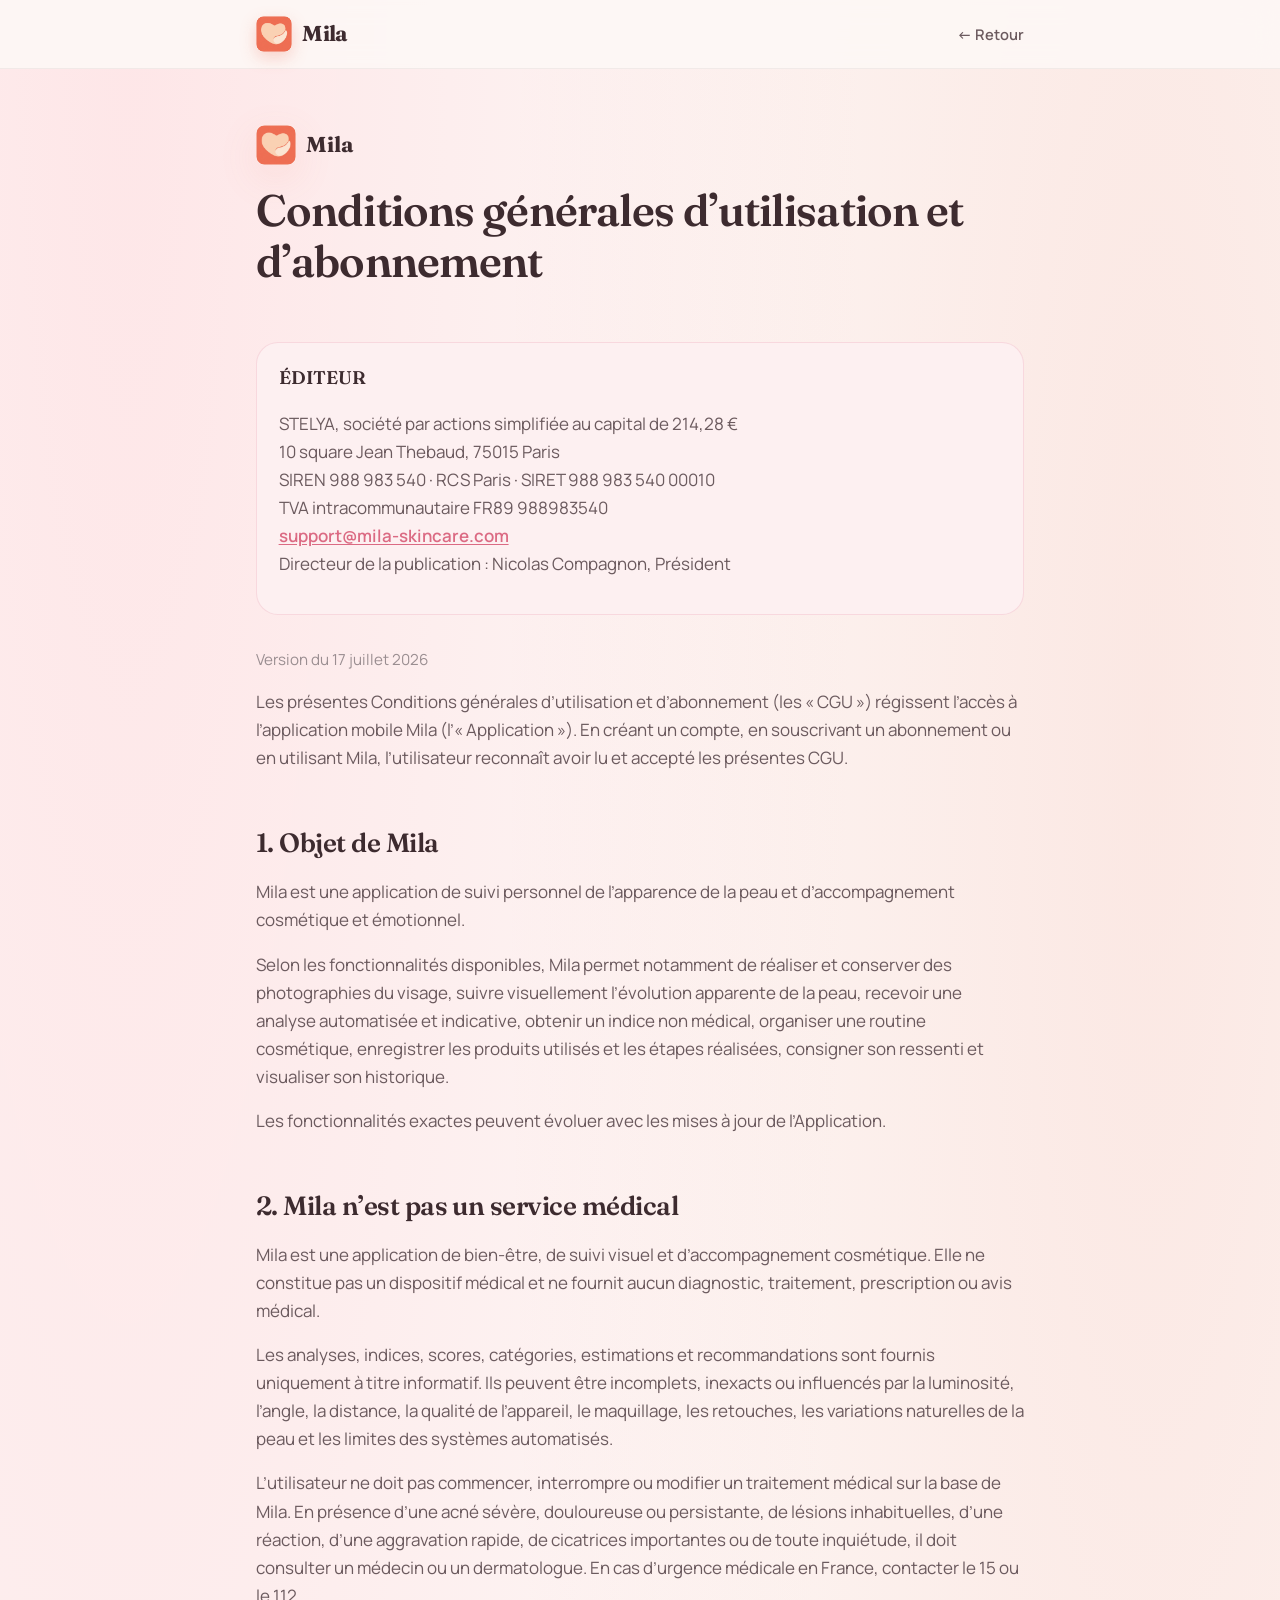
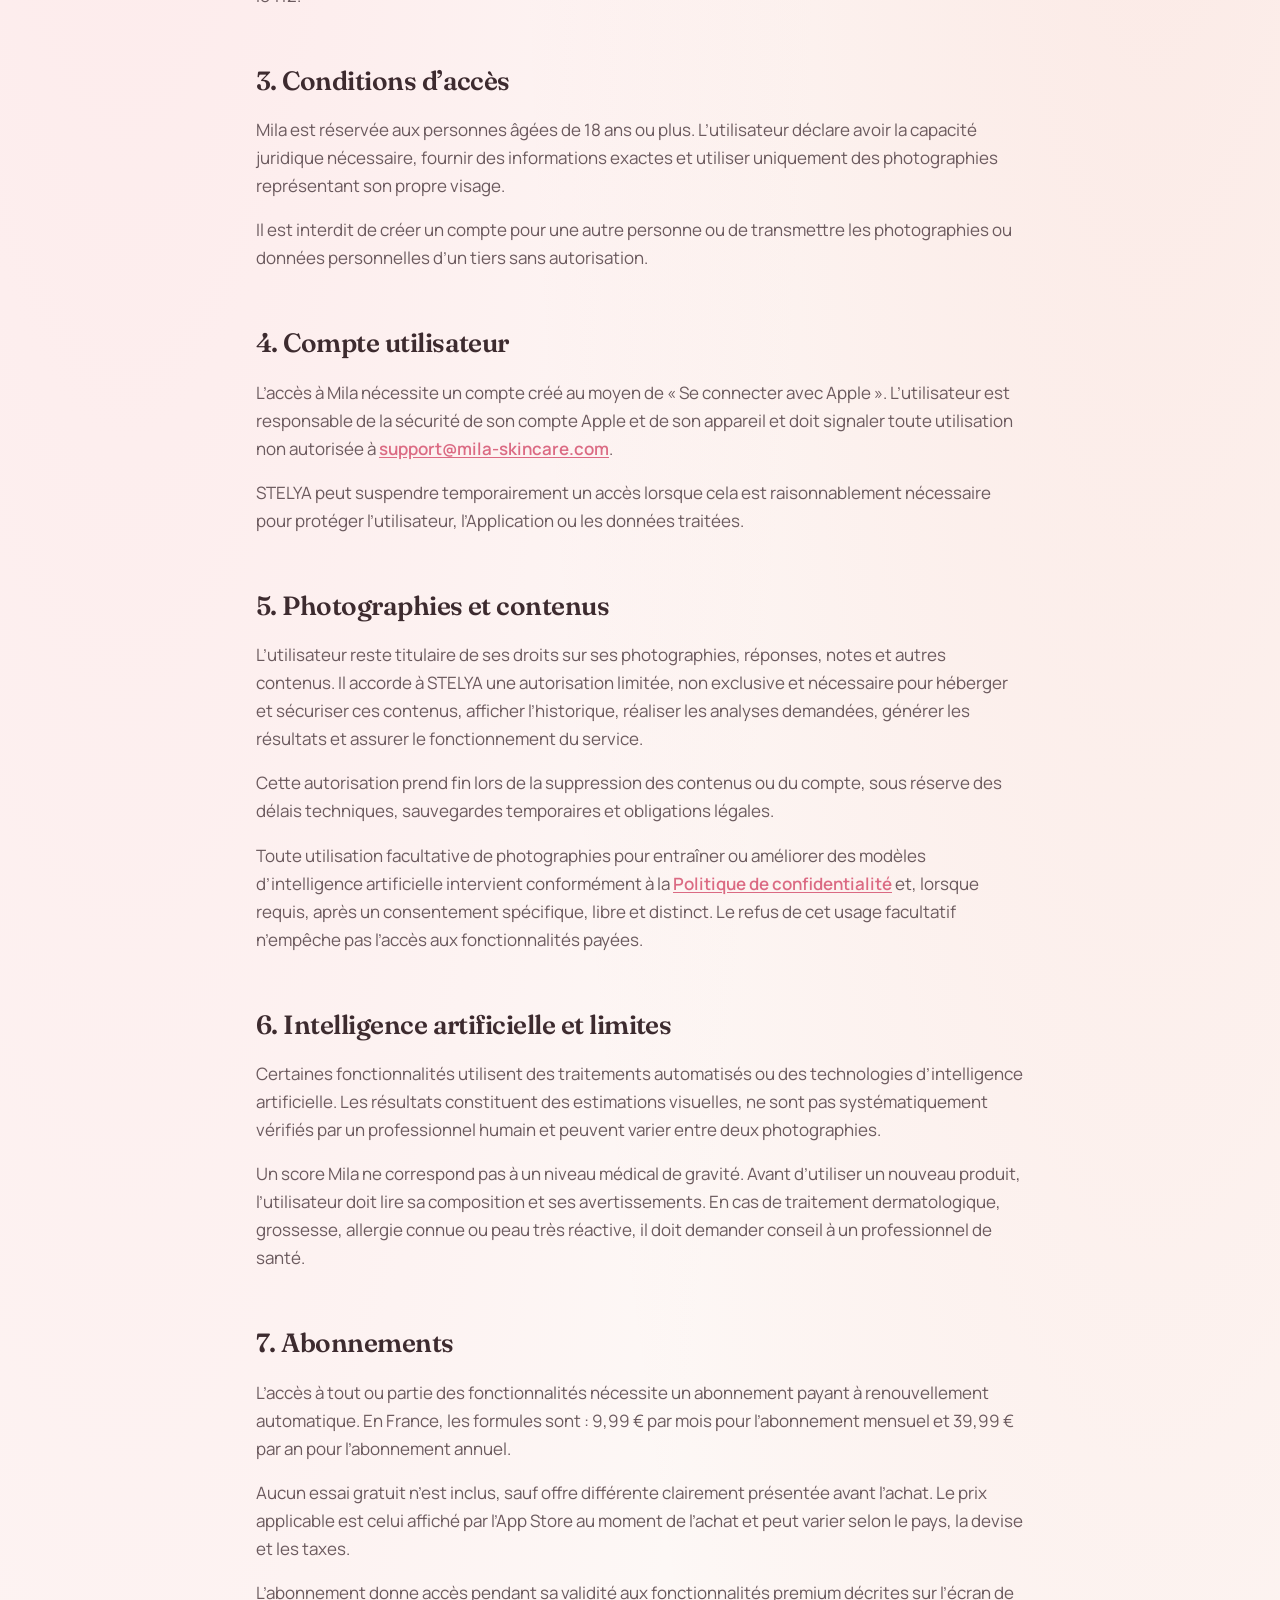
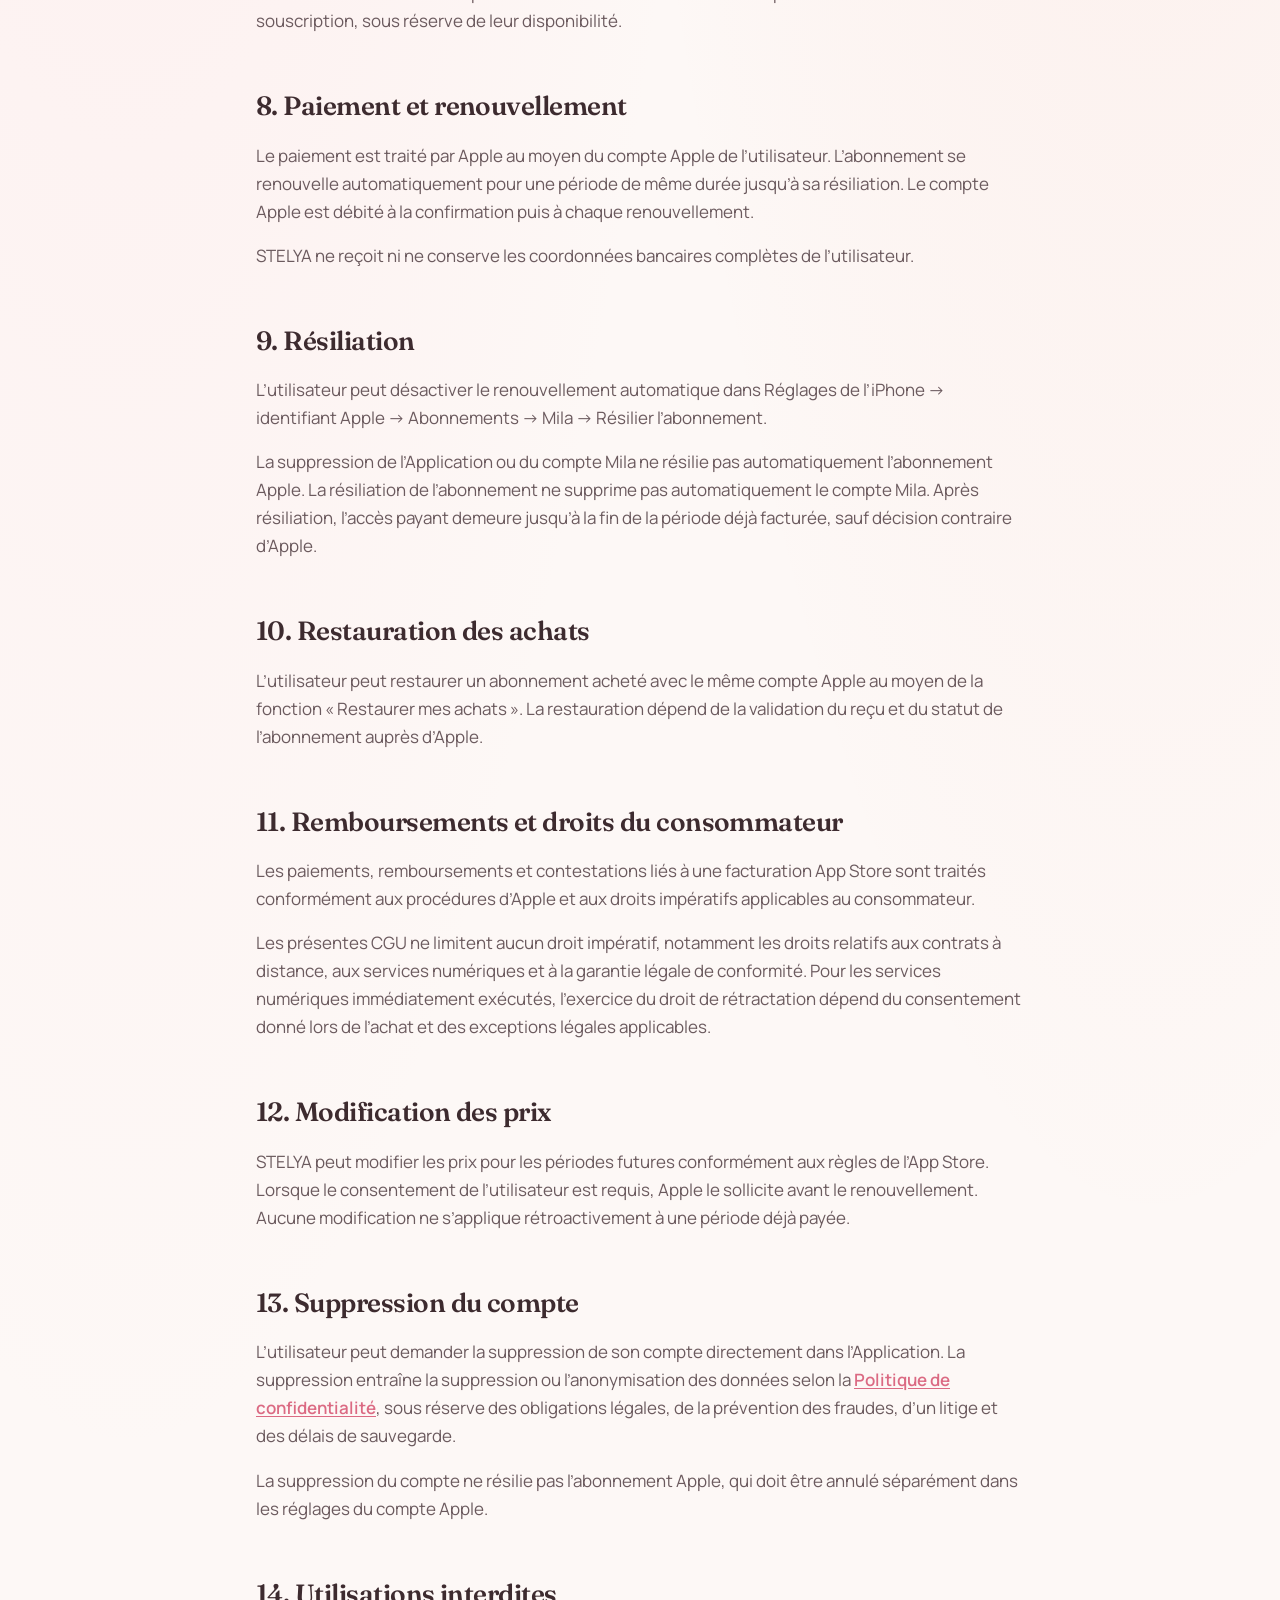
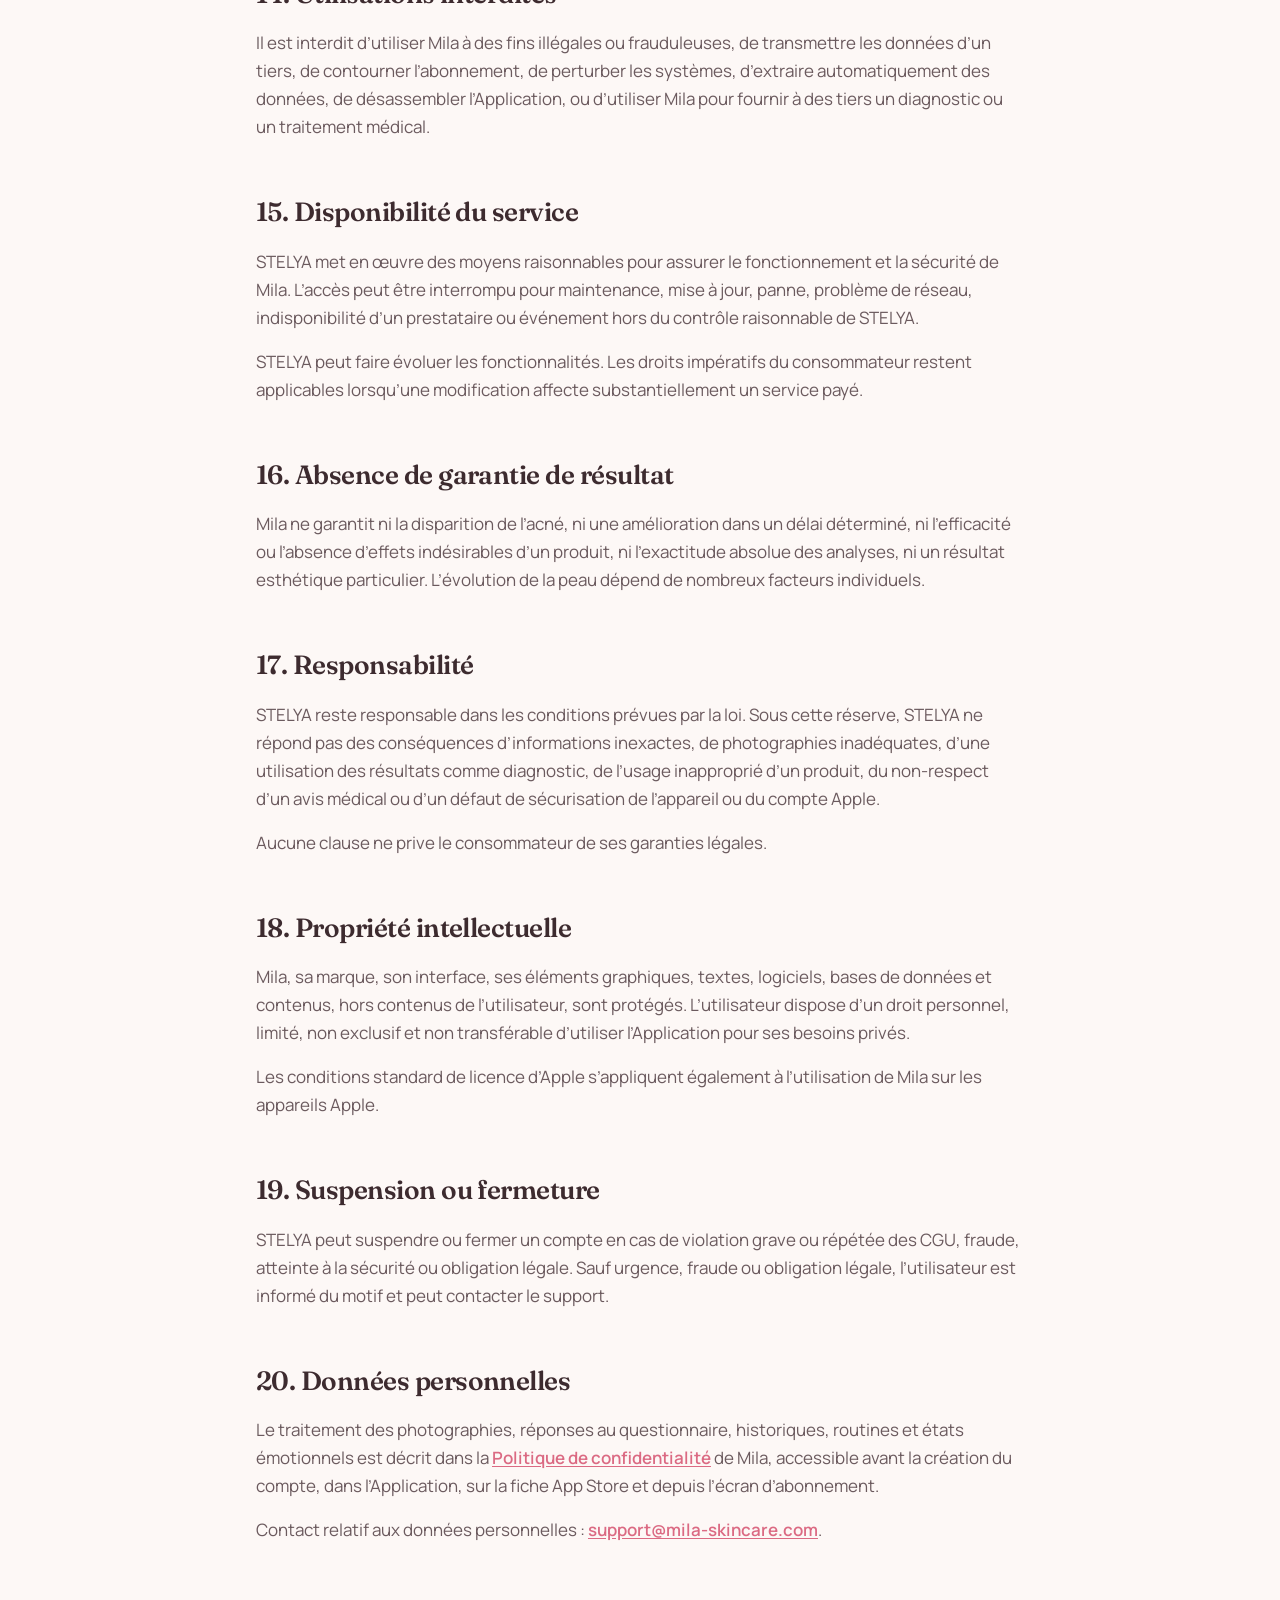
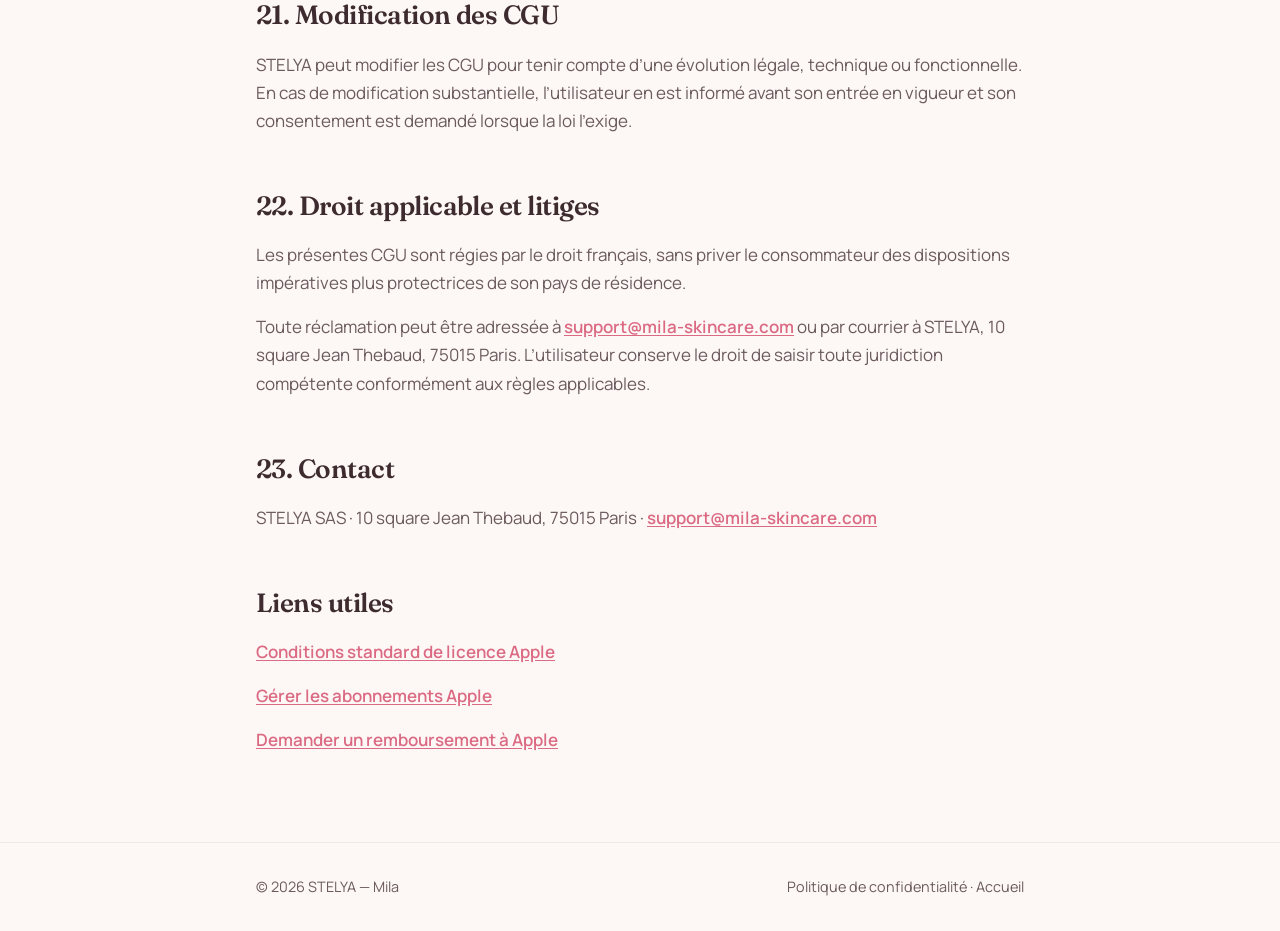
==== frontend/cgu.html @ 2c4b6f62 "Add Mila landing page with legal pages and Vercel config. Static marketing site ready for deployment" ====
<!DOCTYPE html>
<!--
  Mila terms of use (CGU) page.
  Hosts the full Conditions générales d’utilisation et d’abonnement.
-->
<html lang="fr">
  <head>
    <meta charset="UTF-8" />
    <meta name="viewport" content="width=device-width, initial-scale=1.0" />
    <meta
      name="description"
      content="Conditions générales d’utilisation et d’abonnement de l’application Mila (STELYA)."
    />
    <meta name="theme-color" content="#EE725B" />
    <title>Conditions générales d’utilisation — Mila</title>
    <link rel="icon" type="image/png" href="assets/images/logo-mila.png" />
    <link rel="preconnect" href="https://fonts.googleapis.com" />
    <link rel="preconnect" href="https://fonts.gstatic.com" crossorigin />
    <link
      href="https://fonts.googleapis.com/css2?family=Fraunces:opsz,wght@9..144,500;9..144,600;9..144,700&family=Manrope:wght@400;500;600;700&display=swap"
      rel="stylesheet"
    />
    <link rel="stylesheet" href="css/variables.css" />
    <link rel="stylesheet" href="css/base.css" />
    <link rel="stylesheet" href="css/legal.css" />
  </head>
  <body class="legal-page">
    <a class="skip-link" href="#cgu-content">Aller au contenu</a>

    <header class="legal-header">
      <div class="legal-header__inner">
        <a class="brand" href="index.html" aria-label="Mila — accueil">
          <img
            class="brand__mark"
            src="assets/images/logo-mila.png"
            width="36"
            height="36"
            alt=""
          />
          <span class="brand__name">Mila</span>
        </a>
        <a class="legal-header__back" href="index.html">← Retour</a>
      </div>
    </header>

    <main class="legal-main" id="cgu-content">
      <header class="legal-hero">
        <div class="legal-hero__brand">
          <img src="assets/images/logo-mila.png" width="40" height="40" alt="" />
          <span>Mila</span>
        </div>
        <h1>Conditions générales d’utilisation et d’abonnement</h1>
      </header>

      <article
        class="legal-article"
        data-legal-root
        data-legal-key="MILA_CGU"
      >
        <noscript>
          <p>
            Activez JavaScript pour afficher les CGU complètes, ou contactez
            <a href="mailto:support@mila-skincare.com">support@mila-skincare.com</a>.
          </p>
        </noscript>
      </article>
    </main>

    <footer class="legal-footer">
      <div class="legal-footer__inner">
        <p>© <span data-year></span> STELYA — Mila</p>
        <p>
          <a href="privacy.html">Politique de confidentialité</a>
          ·
          <a href="index.html">Accueil</a>
        </p>
      </div>
    </footer>

    <script src="js/cgu-data-1.js" defer></script>
    <script src="js/cgu-data-2.js" defer></script>
    <script src="js/cgu-data-3.js" defer></script>
    <script src="js/legal-render.js" defer></script>
    <script src="js/main.js" defer></script>
  </body>
</html>
---- frontend/css/variables.css ----
/*
  Design tokens extracted from Mila logo and app screens.
  Coral #EE725B (logo), blush pinks, warm cream surfaces, charcoal text.
*/

:root {
  /* Brand core — from logo */
  --color-coral: #ee725b;
  --color-coral-deep: #e45f4a;
  --color-peach: #fce0c9;
  --color-peach-soft: #fef1e5;

  /* App UI accents — from screens */
  --color-rose: #db6a83;
  --color-blush: #ffc5cd;
  --color-blush-soft: #fdf0f1;
  --color-pink-mist: #f8d7da;

  /* Surfaces */
  --color-cream: #fdf8f6;
  --color-cream-deep: #faf3f0;
  --color-surface: #ffffff;
  --color-ink: #3d2b2f;
  --color-ink-soft: #6b5a5e;
  --color-muted: #9a8e91;

  /* Gradients */
  --gradient-hero: linear-gradient(
    165deg,
    #fff9f6 0%,
    #fde8e2 38%,
    #f8d4ce 72%,
    #f4c4b8 100%
  );
  --gradient-cta: linear-gradient(180deg, #faf3f0 0%, #fceae9 55%, #f8d7da 100%);
  --gradient-gauge: linear-gradient(135deg, #ee725b 0%, #db6a83 100%);

  /* Typography */
  --font-display: "Fraunces", "Times New Roman", serif;
  --font-body: "Manrope", "Segoe UI", sans-serif;

  /* Spacing & radius */
  --space-xs: 0.5rem;
  --space-sm: 0.75rem;
  --space-md: 1.25rem;
  --space-lg: 2rem;
  --space-xl: 3.5rem;
  --space-2xl: 5.5rem;
  --radius-sm: 12px;
  --radius-md: 22px;
  --radius-lg: 32px;
  --radius-pill: 999px;
  --phone-radius: 36px;

  /* Elevation */
  --shadow-phone: 0 28px 60px rgba(61, 43, 47, 0.14);
  --shadow-soft: 0 12px 40px rgba(238, 114, 91, 0.12);

  /* Layout */
  --max-width: 1120px;
  --header-h: 4.25rem;
  --ease-out: cubic-bezier(0.22, 1, 0.36, 1);
  --duration: 0.55s;
}
---- frontend/css/base.css ----
/*
  Global resets, typography scale, and accessibility helpers for the Mila landing.
*/

*,
*::before,
*::after {
  box-sizing: border-box;
}

html {
  scroll-behavior: smooth;
}

@media (prefers-reduced-motion: reduce) {
  html {
    scroll-behavior: auto;
  }

  *,
  *::before,
  *::after {
    animation-duration: 0.01ms !important;
    animation-iteration-count: 1 !important;
    transition-duration: 0.01ms !important;
  }
}

body {
  margin: 0;
  min-height: 100vh;
  font-family: var(--font-body);
  font-size: 1.0625rem;
  line-height: 1.65;
  color: var(--color-ink);
  background: var(--color-cream);
  -webkit-font-smoothing: antialiased;
  text-rendering: optimizeLegibility;
}

img {
  max-width: 100%;
  height: auto;
  display: block;
}

a {
  color: inherit;
  text-decoration: none;
}

ul {
  margin: 0;
  padding: 0;
  list-style: none;
}

h1,
h2,
h3,
p {
  margin: 0;
}

h1,
h2,
h3 {
  font-family: var(--font-display);
  font-weight: 600;
  line-height: 1.15;
  letter-spacing: -0.02em;
  color: var(--color-ink);
}

h2 {
  font-size: clamp(2rem, 4vw, 2.75rem);
}

h3 {
  font-size: clamp(1.35rem, 2.4vw, 1.7rem);
}

p {
  color: var(--color-ink-soft);
}

.eyebrow {
  margin: 0 0 var(--space-sm);
  font-family: var(--font-body);
  font-size: 0.75rem;
  font-weight: 600;
  letter-spacing: 0.14em;
  text-transform: uppercase;
  color: var(--color-muted);
}

.visually-hidden {
  position: absolute;
  width: 1px;
  height: 1px;
  padding: 0;
  margin: -1px;
  overflow: hidden;
  clip: rect(0, 0, 0, 0);
  white-space: nowrap;
  border: 0;
}

.skip-link {
  position: absolute;
  left: var(--space-md);
  top: -100px;
  z-index: 1000;
  padding: 0.65rem 1rem;
  border-radius: var(--radius-pill);
  background: var(--color-ink);
  color: #fff;
  font-weight: 600;
}

.skip-link:focus {
  top: var(--space-md);
}

:focus-visible {
  outline: 2px solid var(--color-coral);
  outline-offset: 3px;
}
---- frontend/css/legal.css ----
/*
  Styles for Mila legal pages (privacy policy and similar long-form documents).
*/

.legal-page {
  min-height: 100vh;
  background:
    radial-gradient(ellipse at 10% 0%, rgba(255, 197, 205, 0.35), transparent 45%),
    radial-gradient(ellipse at 90% 10%, rgba(238, 114, 91, 0.12), transparent 40%),
    var(--color-cream);
}

.legal-header {
  position: sticky;
  top: 0;
  z-index: 20;
  backdrop-filter: blur(14px);
  background: rgba(253, 248, 246, 0.9);
  border-bottom: 1px solid rgba(61, 43, 47, 0.06);
}

.legal-header__inner {
  width: min(100% - 2.5rem, 48rem);
  margin-inline: auto;
  min-height: var(--header-h);
  display: flex;
  align-items: center;
  justify-content: space-between;
  gap: 1rem;
}

.legal-header .brand {
  display: inline-flex;
  align-items: center;
  gap: 0.65rem;
}

.legal-header .brand__mark {
  border-radius: 22%;
  box-shadow: 0 6px 16px rgba(238, 114, 91, 0.28);
}

.legal-header .brand__name {
  font-family: var(--font-display);
  font-size: 1.35rem;
  font-weight: 700;
  letter-spacing: -0.03em;
}

.legal-header__back {
  font-size: 0.92rem;
  font-weight: 600;
  color: var(--color-ink-soft);
}

.legal-header__back:hover {
  color: var(--color-rose);
}

.legal-main {
  width: min(100% - 2.5rem, 48rem);
  margin: var(--space-xl) auto var(--space-2xl);
}

.legal-hero {
  margin-bottom: var(--space-xl);
}

.legal-hero__brand {
  display: inline-flex;
  align-items: center;
  gap: 0.65rem;
  margin-bottom: var(--space-md);
}

.legal-hero__brand img {
  width: 2.5rem;
  height: 2.5rem;
  border-radius: 22%;
  box-shadow: var(--shadow-soft);
}

.legal-hero__brand span {
  font-family: var(--font-display);
  font-size: 1.35rem;
  font-weight: 700;
}

.legal-hero h1 {
  font-size: clamp(2rem, 5vw, 2.75rem);
  margin-bottom: 0.5rem;
}

.legal__meta {
  color: var(--color-muted);
  font-size: 0.95rem;
}

.legal__callout {
  margin: var(--space-lg) 0;
  padding: 1.25rem 1.35rem;
  border-radius: var(--radius-md);
  background: var(--color-blush-soft);
  border: 1px solid rgba(219, 106, 131, 0.18);
}

.legal__callout-title {
  font-family: var(--font-display);
  font-size: 1.15rem;
  font-weight: 600;
  color: var(--color-ink);
  margin-bottom: 0.45rem;
}

.legal-article h2 {
  margin: var(--space-xl) 0 var(--space-md);
  font-size: clamp(1.35rem, 2.5vw, 1.65rem);
}

.legal-article h3 {
  margin: var(--space-lg) 0 var(--space-sm);
  font-size: 1.1rem;
  font-family: var(--font-body);
  font-weight: 700;
}

.legal-article p {
  margin: 0 0 1rem;
}

.legal-article ul,
.legal-article ol {
  margin: 0 0 1.15rem;
  padding-left: 1.2rem;
  color: var(--color-ink-soft);
}

.legal-article li {
  margin-bottom: 0.45rem;
}

.legal-article a {
  color: var(--color-rose);
  font-weight: 600;
  text-decoration: underline;
  text-underline-offset: 2px;
}

.legal__table-wrap {
  overflow-x: auto;
  margin: 0 0 1.25rem;
  border-radius: var(--radius-md);
  border: 1px solid rgba(61, 43, 47, 0.08);
  background: var(--color-surface);
}

.legal__table {
  width: 100%;
  border-collapse: collapse;
  font-size: 0.92rem;
}

.legal__table th,
.legal__table td {
  padding: 0.85rem 1rem;
  text-align: left;
  vertical-align: top;
  border-bottom: 1px solid rgba(61, 43, 47, 0.06);
}

.legal__table th {
  background: var(--color-blush-soft);
  color: var(--color-ink);
  font-weight: 700;
}

.legal__table tr:last-child td {
  border-bottom: 0;
}

.legal-footer {
  border-top: 1px solid rgba(61, 43, 47, 0.08);
  padding: var(--space-lg) 0;
}

.legal-footer__inner {
  width: min(100% - 2.5rem, 48rem);
  margin-inline: auto;
  display: flex;
  flex-wrap: wrap;
  gap: 0.75rem 1.5rem;
  justify-content: space-between;
  color: var(--color-muted);
  font-size: 0.9rem;
}
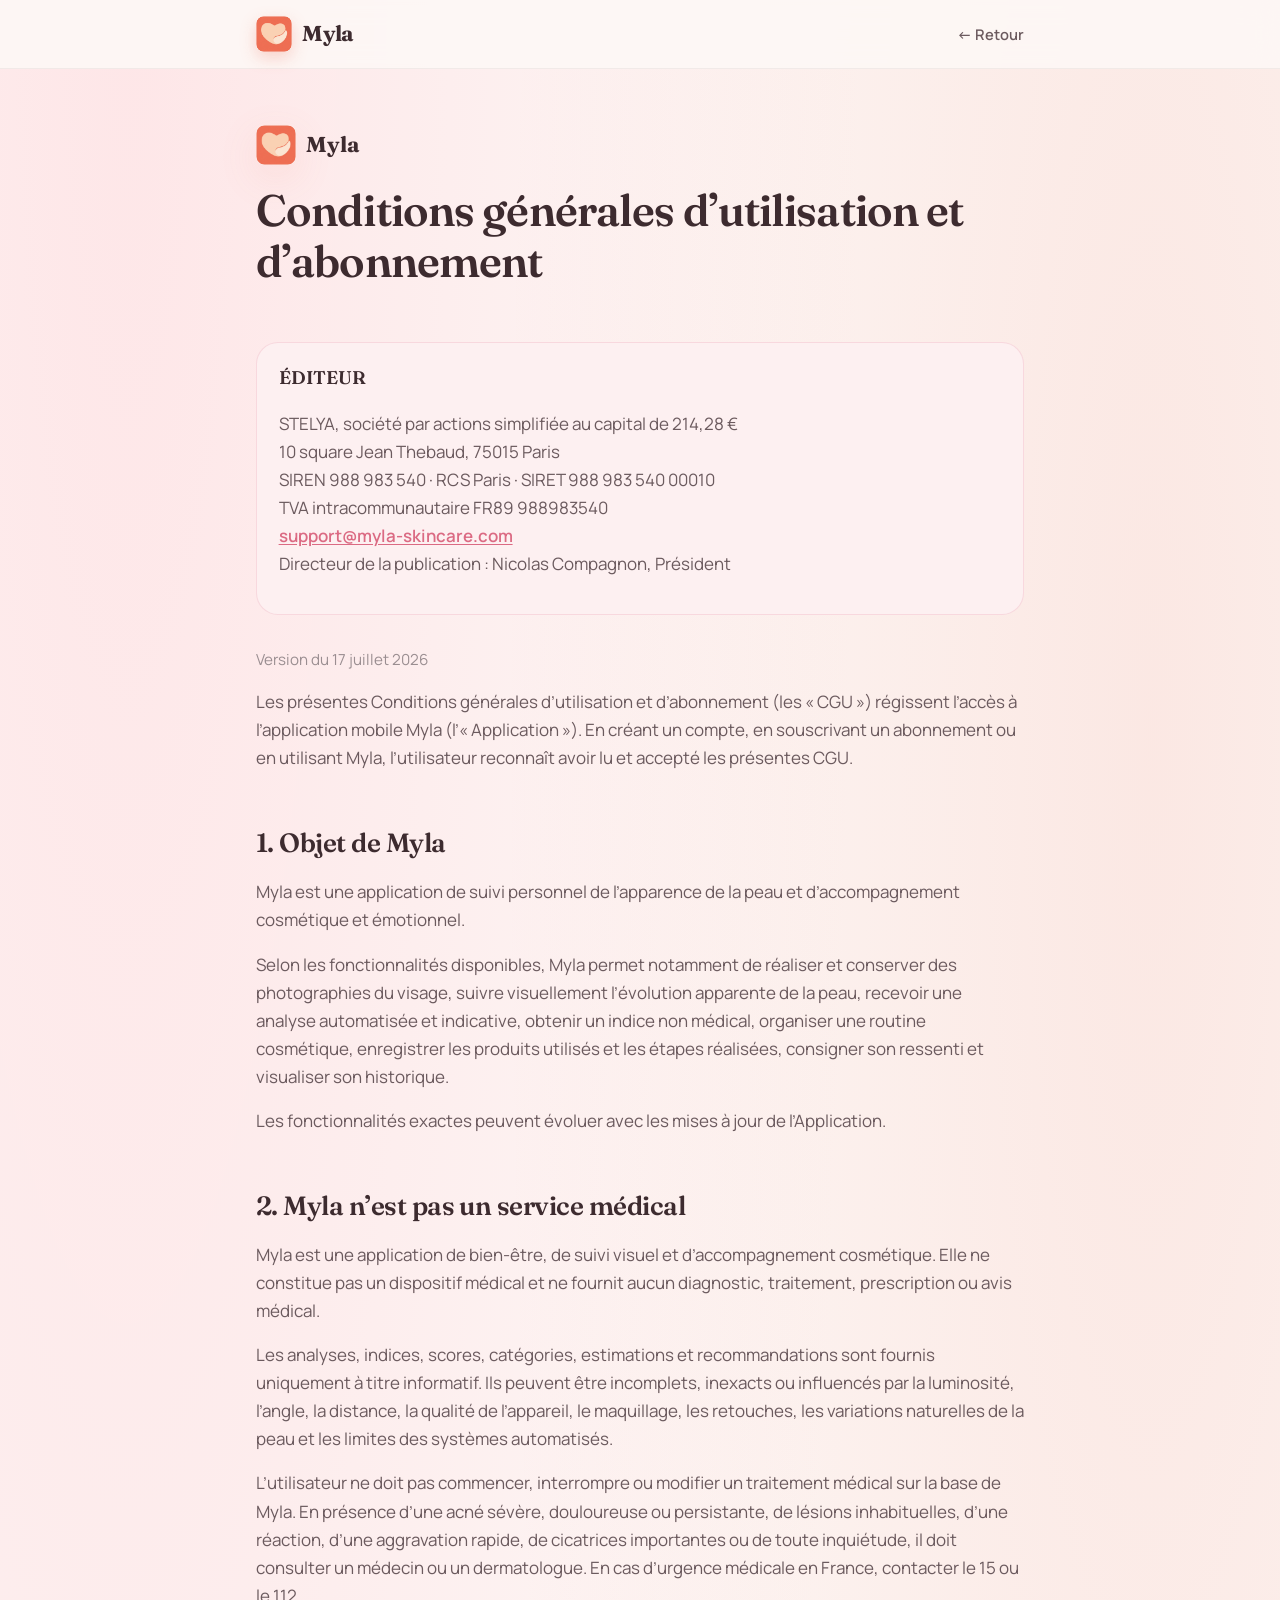
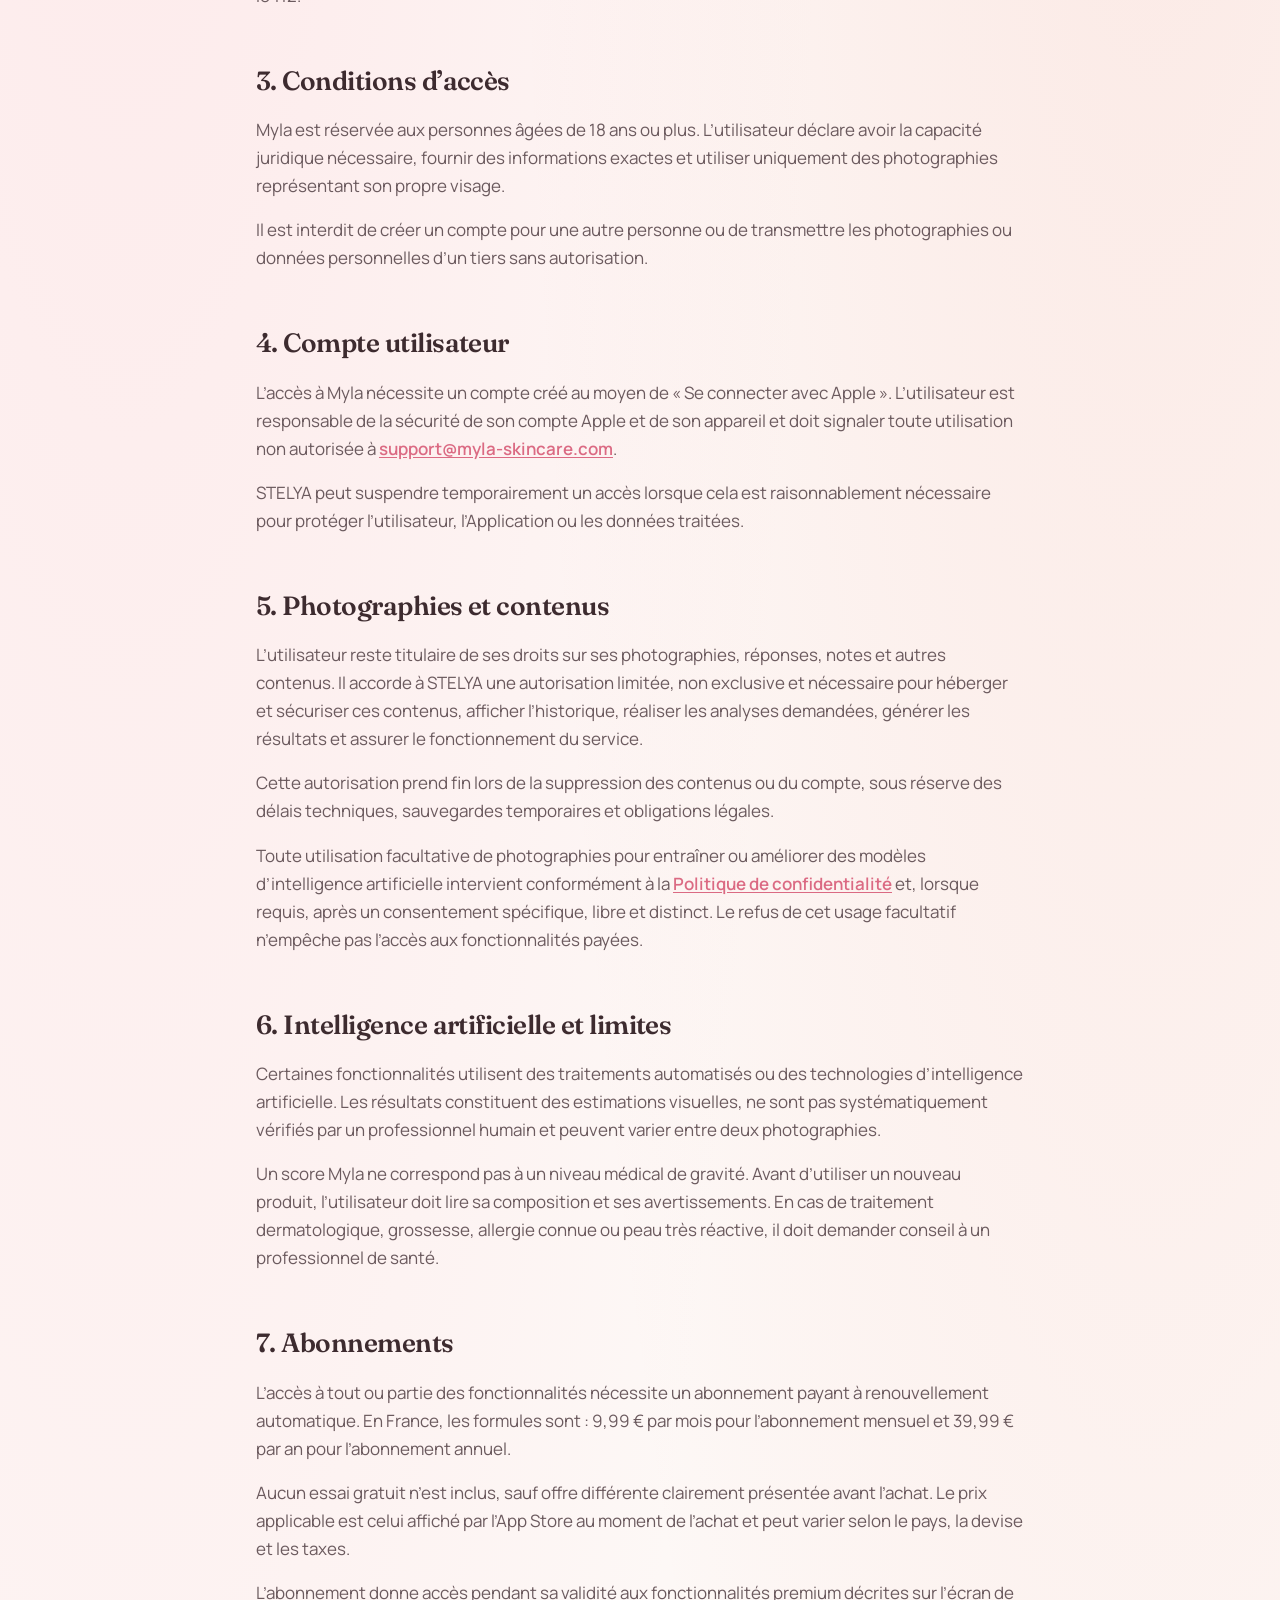
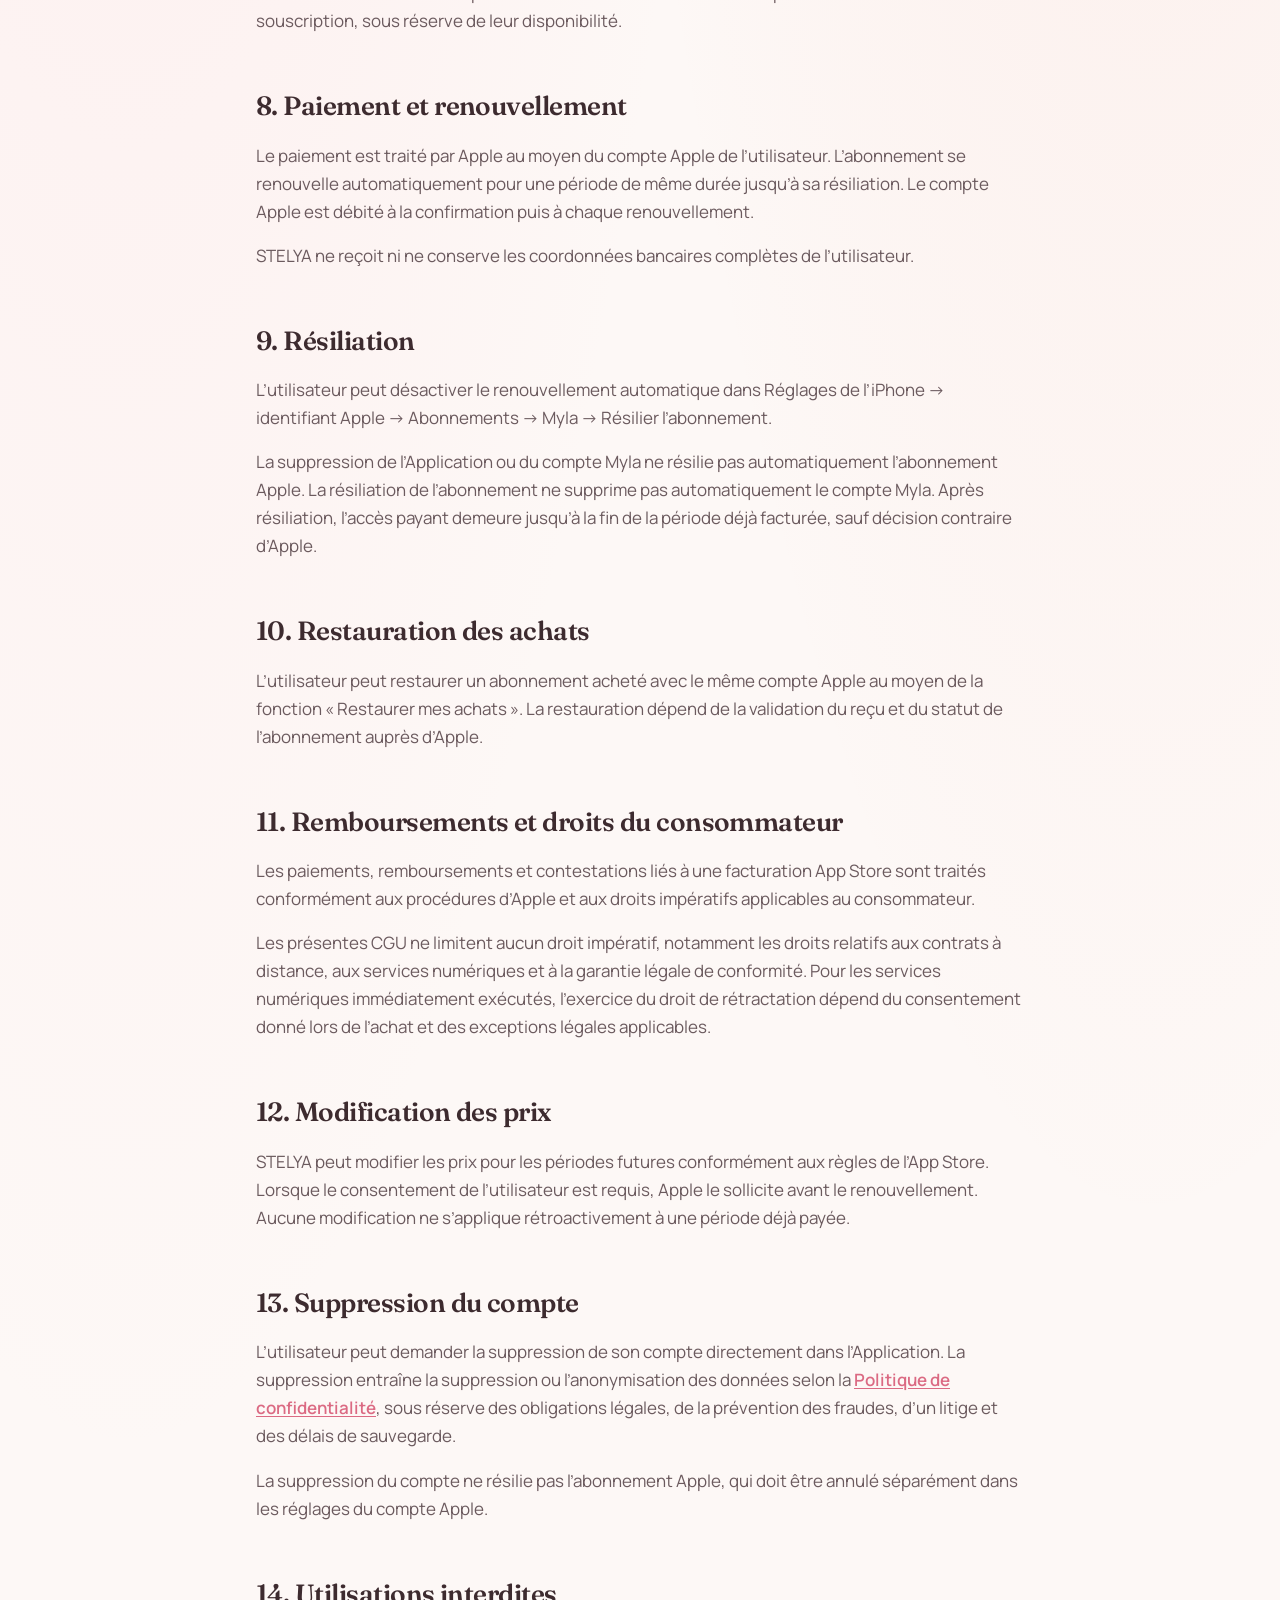
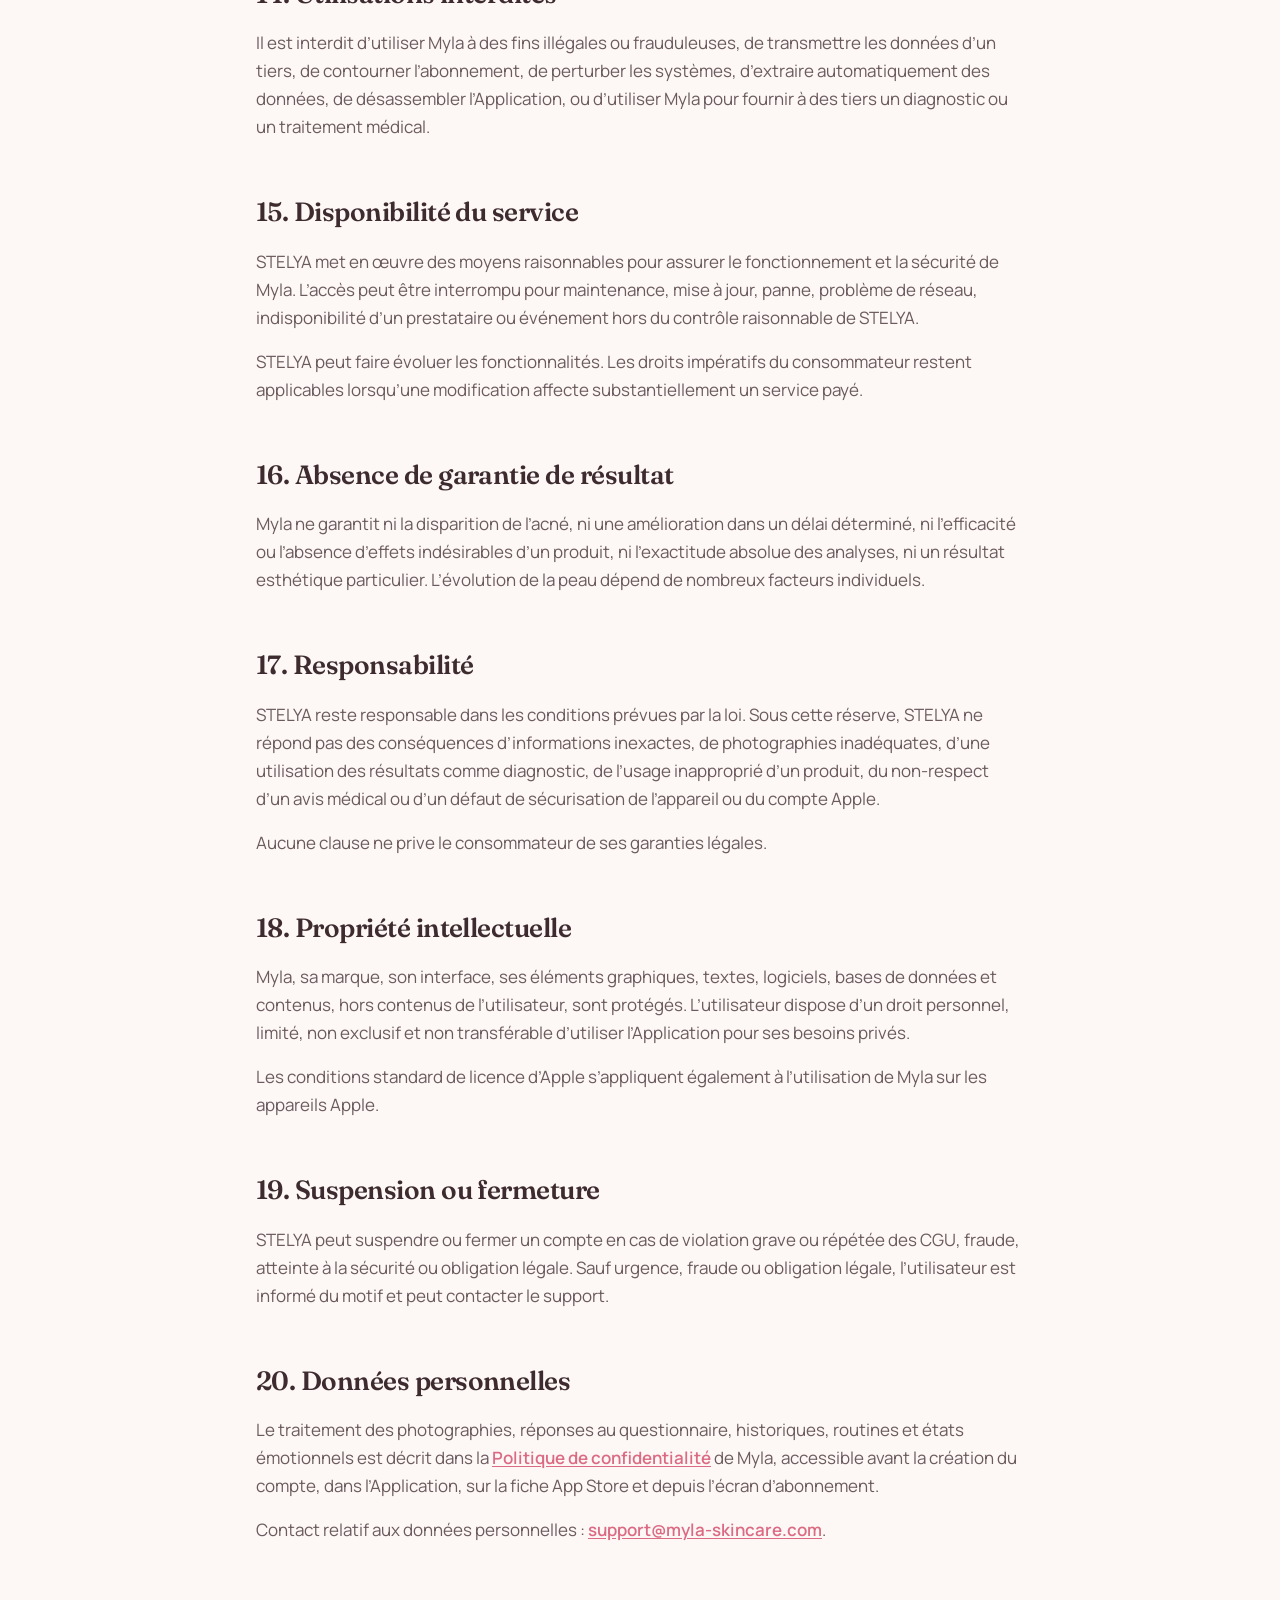
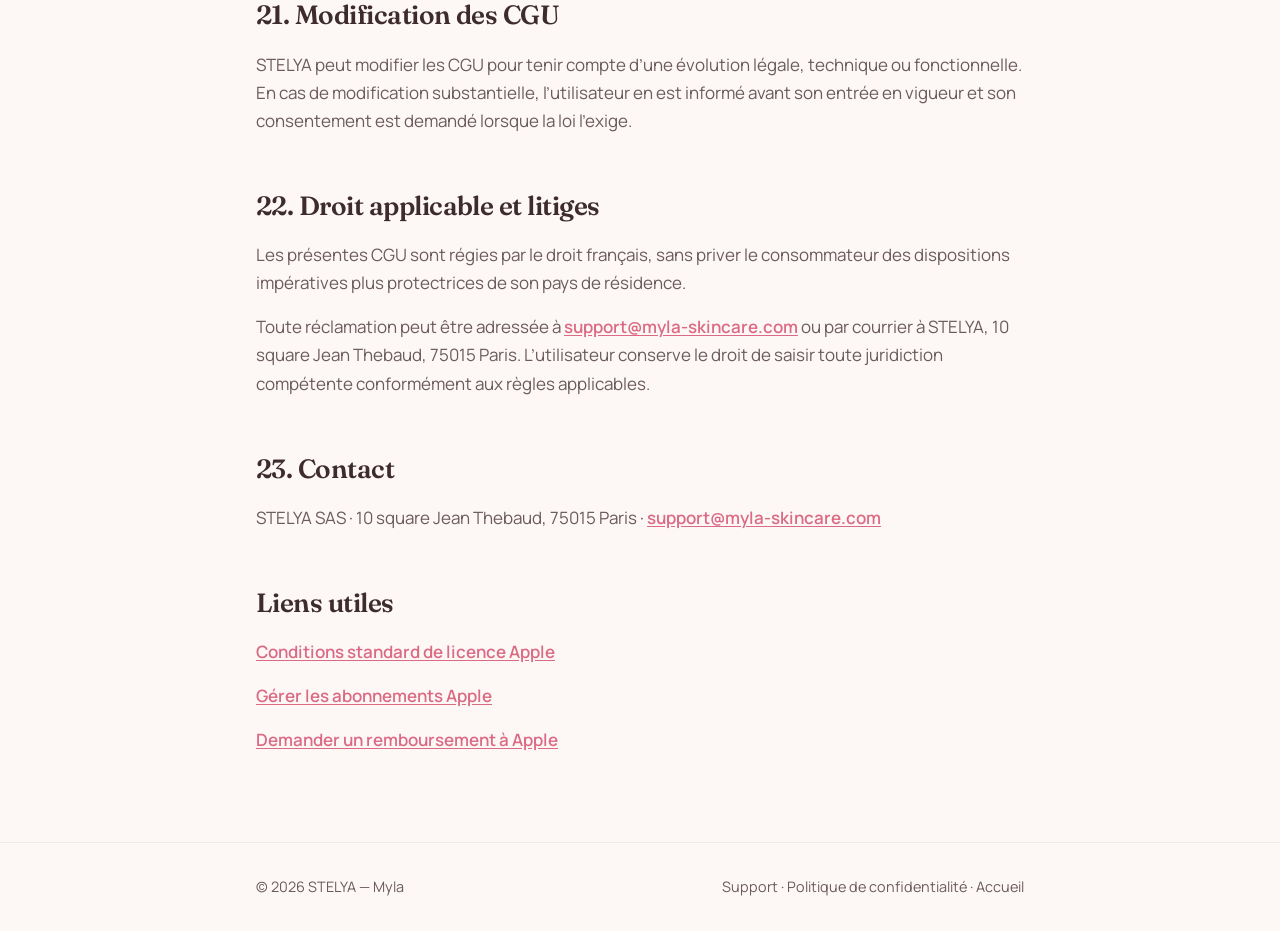
==== commit a911e74b: "Rename brand from Mila to Myla across the site. Update landing, legal pages, support, assets, and co" ====
--- a/frontend/cgu.html
+++ b/frontend/cgu.html
@@ -1,6 +1,6 @@
 <!DOCTYPE html>
 <!--
-  Mila terms of use (CGU) page.
+  Myla terms of use (CGU) page.
   Hosts the full Conditions générales d’utilisation et d’abonnement.
 -->
 <html lang="fr">
@@ -9,11 +9,11 @@
     <meta name="viewport" content="width=device-width, initial-scale=1.0" />
     <meta
       name="description"
-      content="Conditions générales d’utilisation et d’abonnement de l’application Mila (STELYA)."
+      content="Conditions générales d’utilisation et d’abonnement de l’application Myla (STELYA)."
     />
     <meta name="theme-color" content="#EE725B" />
-    <title>Conditions générales d’utilisation — Mila</title>
-    <link rel="icon" type="image/png" href="assets/images/logo-mila.png" />
+    <title>Conditions générales d’utilisation — Myla</title>
+    <link rel="icon" type="image/png" href="assets/images/logo-myla.png" />
     <link rel="preconnect" href="https://fonts.googleapis.com" />
     <link rel="preconnect" href="https://fonts.gstatic.com" crossorigin />
     <link
@@ -29,15 +29,15 @@
 
     <header class="legal-header">
       <div class="legal-header__inner">
-        <a class="brand" href="index.html" aria-label="Mila — accueil">
+        <a class="brand" href="index.html" aria-label="Myla — accueil">
           <img
             class="brand__mark"
-            src="assets/images/logo-mila.png"
+            src="assets/images/logo-myla.png"
             width="36"
             height="36"
             alt=""
           />
-          <span class="brand__name">Mila</span>
+          <span class="brand__name">Myla</span>
         </a>
         <a class="legal-header__back" href="index.html">← Retour</a>
       </div>
@@ -46,8 +46,8 @@
     <main class="legal-main" id="cgu-content">
       <header class="legal-hero">
         <div class="legal-hero__brand">
-          <img src="assets/images/logo-mila.png" width="40" height="40" alt="" />
-          <span>Mila</span>
+          <img src="assets/images/logo-myla.png" width="40" height="40" alt="" />
+          <span>Myla</span>
         </div>
         <h1>Conditions générales d’utilisation et d’abonnement</h1>
       </header>
@@ -55,12 +55,12 @@
       <article
         class="legal-article"
         data-legal-root
-        data-legal-key="MILA_CGU"
+        data-legal-key="MYLA_CGU"
       >
         <noscript>
           <p>
             Activez JavaScript pour afficher les CGU complètes, ou contactez
-            <a href="mailto:support@mila-skincare.com">support@mila-skincare.com</a>.
+            <a href="mailto:support@myla-skincare.com">support@myla-skincare.com</a>.
           </p>
         </noscript>
       </article>
@@ -68,8 +68,10 @@
 
     <footer class="legal-footer">
       <div class="legal-footer__inner">
-        <p>© <span data-year></span> STELYA — Mila</p>
+        <p>© <span data-year></span> STELYA — Myla</p>
         <p>
+          <a href="support.html">Support</a>
+          ·
           <a href="privacy.html">Politique de confidentialité</a>
           ·
           <a href="index.html">Accueil</a>
--- a/frontend/css/variables.css
+++ b/frontend/css/variables.css
@@ -1,5 +1,5 @@
 /*
-  Design tokens extracted from Mila logo and app screens.
+  Design tokens extracted from Myla logo and app screens.
   Coral #EE725B (logo), blush pinks, warm cream surfaces, charcoal text.
 */
 
--- a/frontend/css/base.css
+++ b/frontend/css/base.css
@@ -1,5 +1,5 @@
 /*
-  Global resets, typography scale, and accessibility helpers for the Mila landing.
+  Global resets, typography scale, and accessibility helpers for the Myla landing.
 */
 
 *,
--- a/frontend/css/legal.css
+++ b/frontend/css/legal.css
@@ -1,5 +1,5 @@
 /*
-  Styles for Mila legal pages (privacy policy and similar long-form documents).
+  Styles for Myla legal pages (privacy policy and simylar long-form documents).
 */
 
 .legal-page {
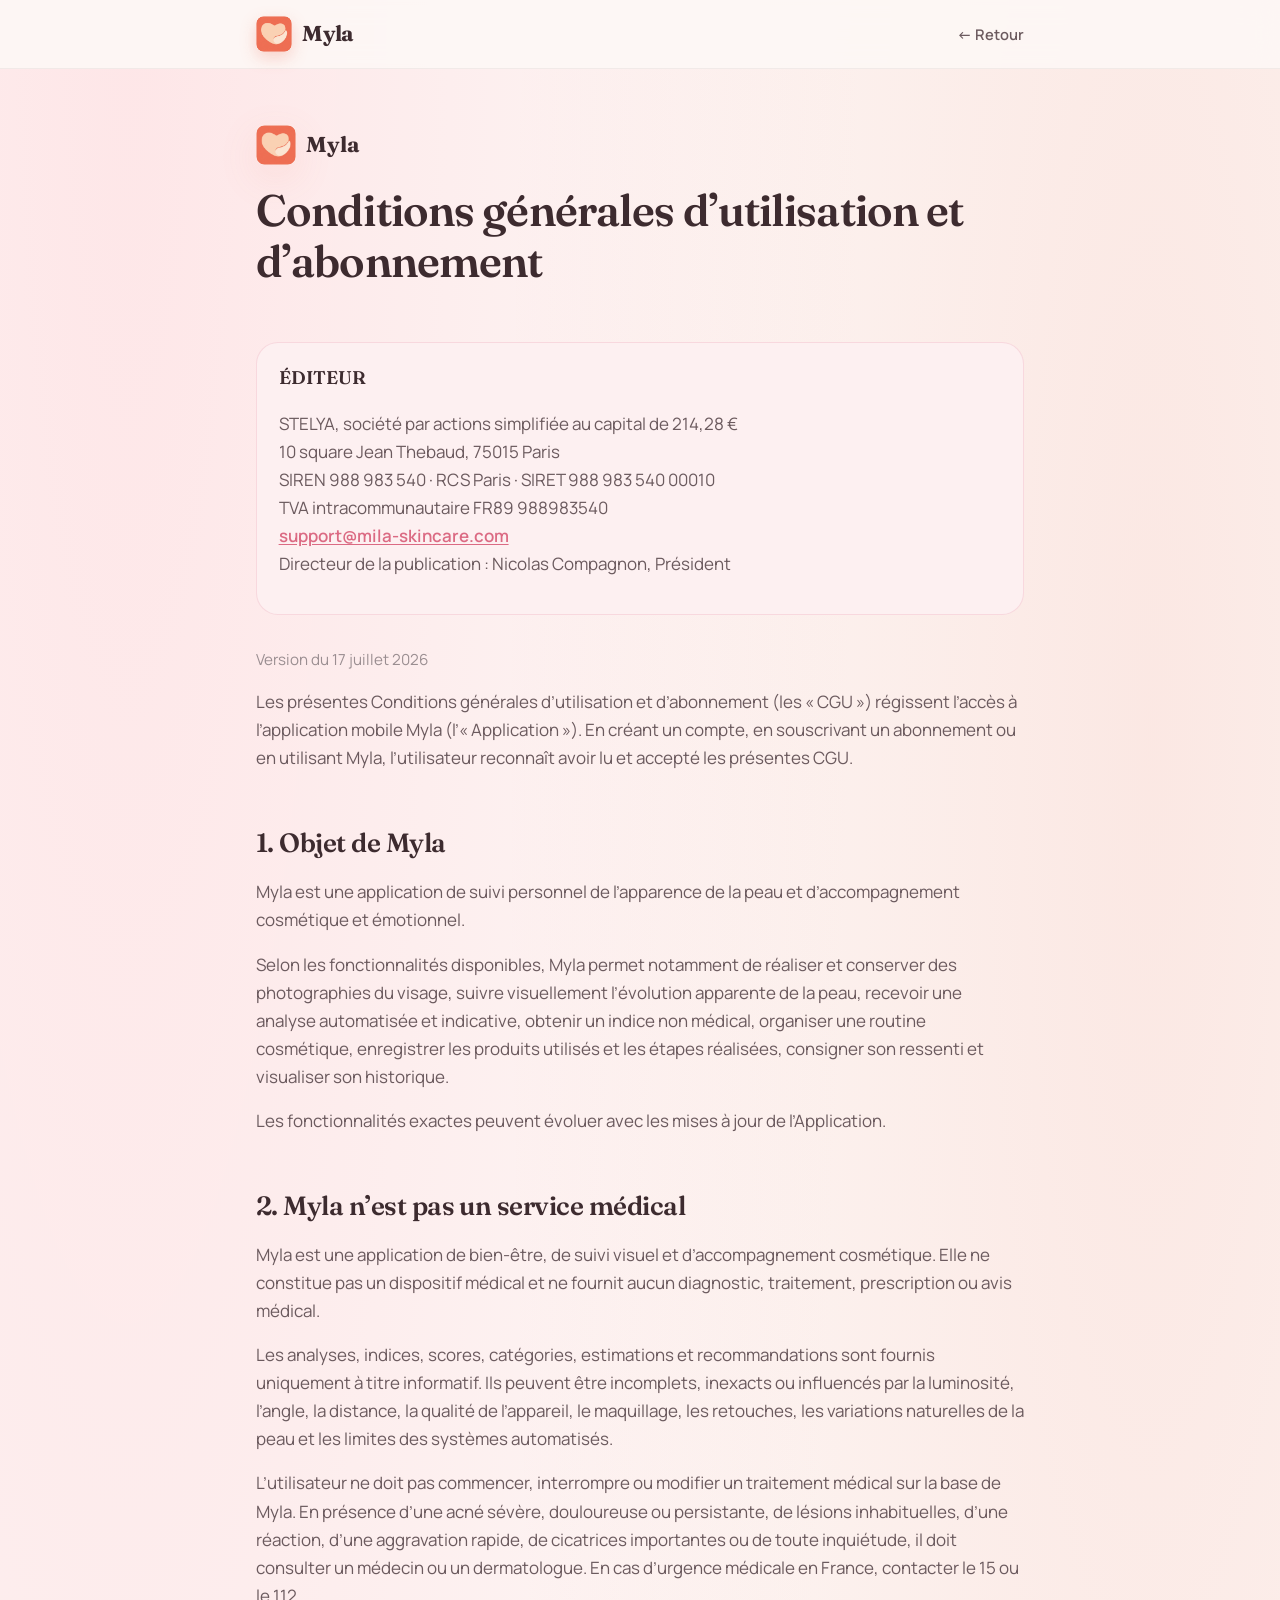
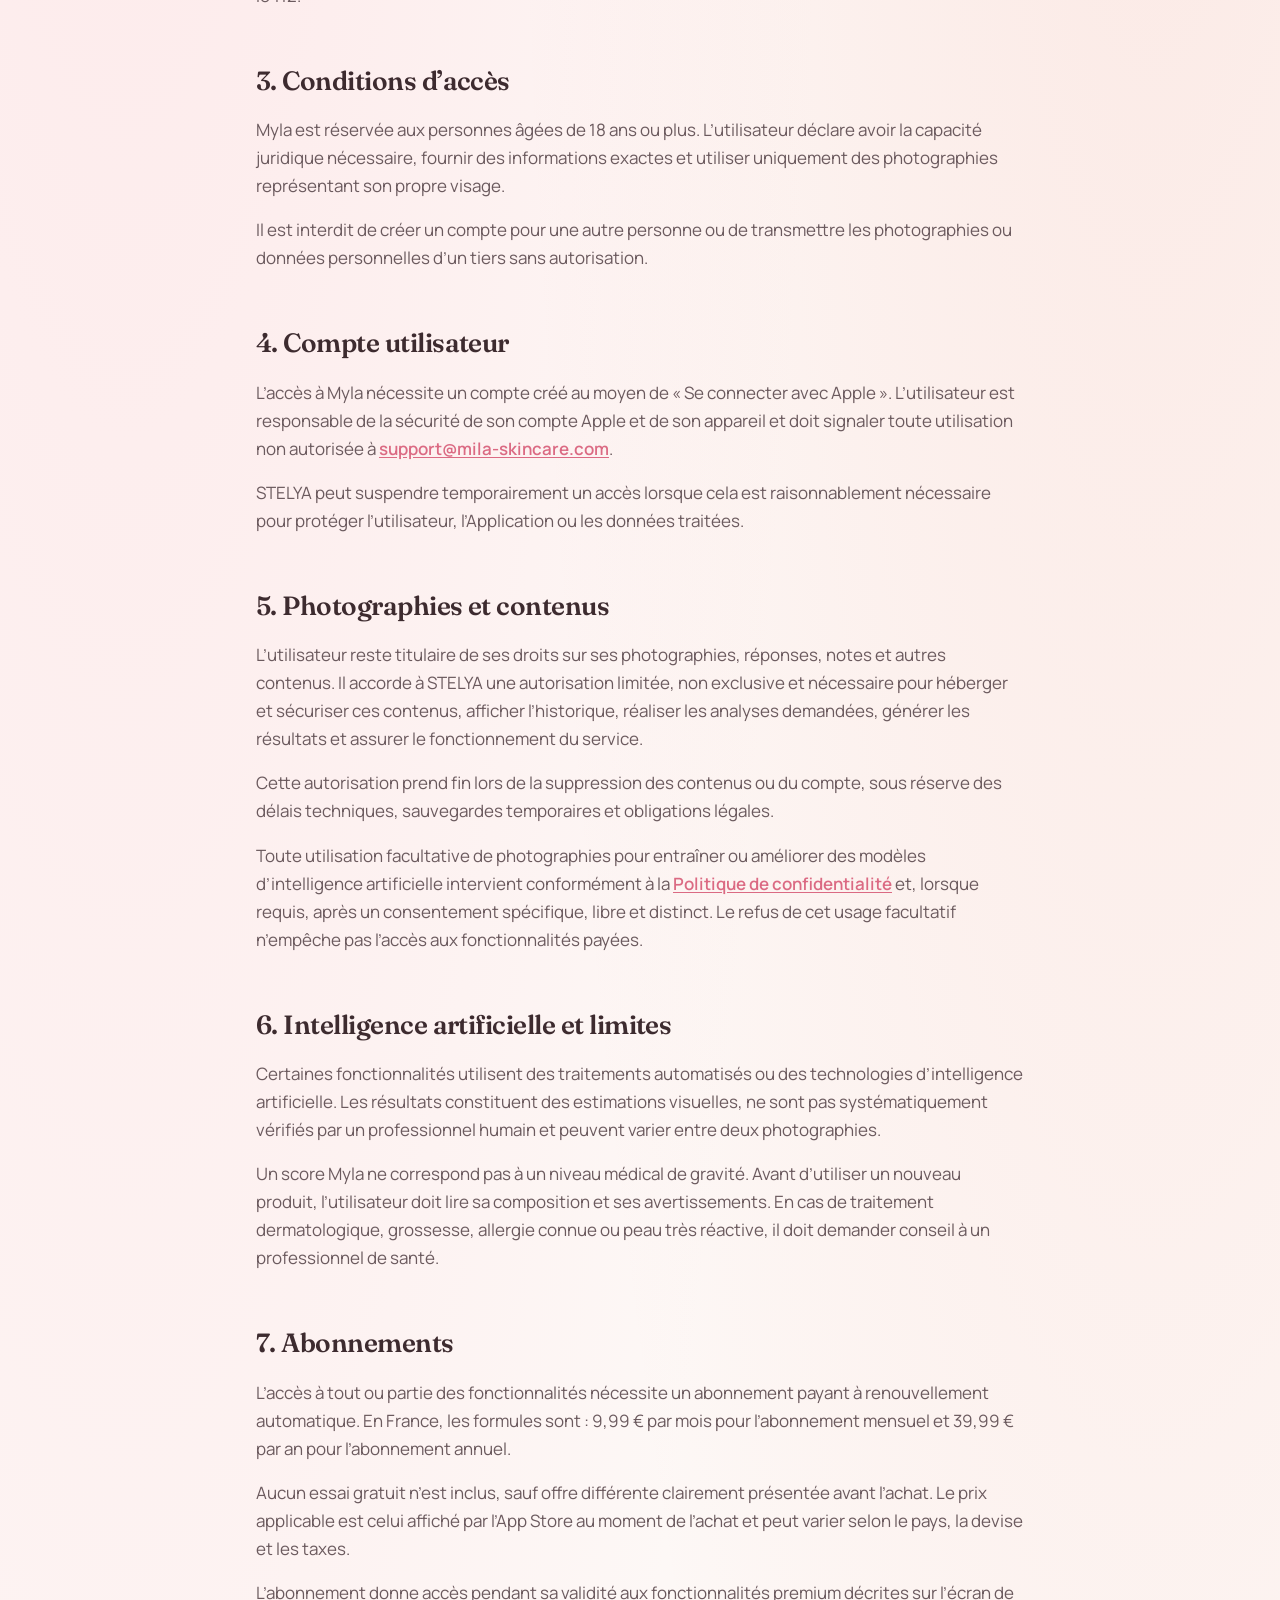
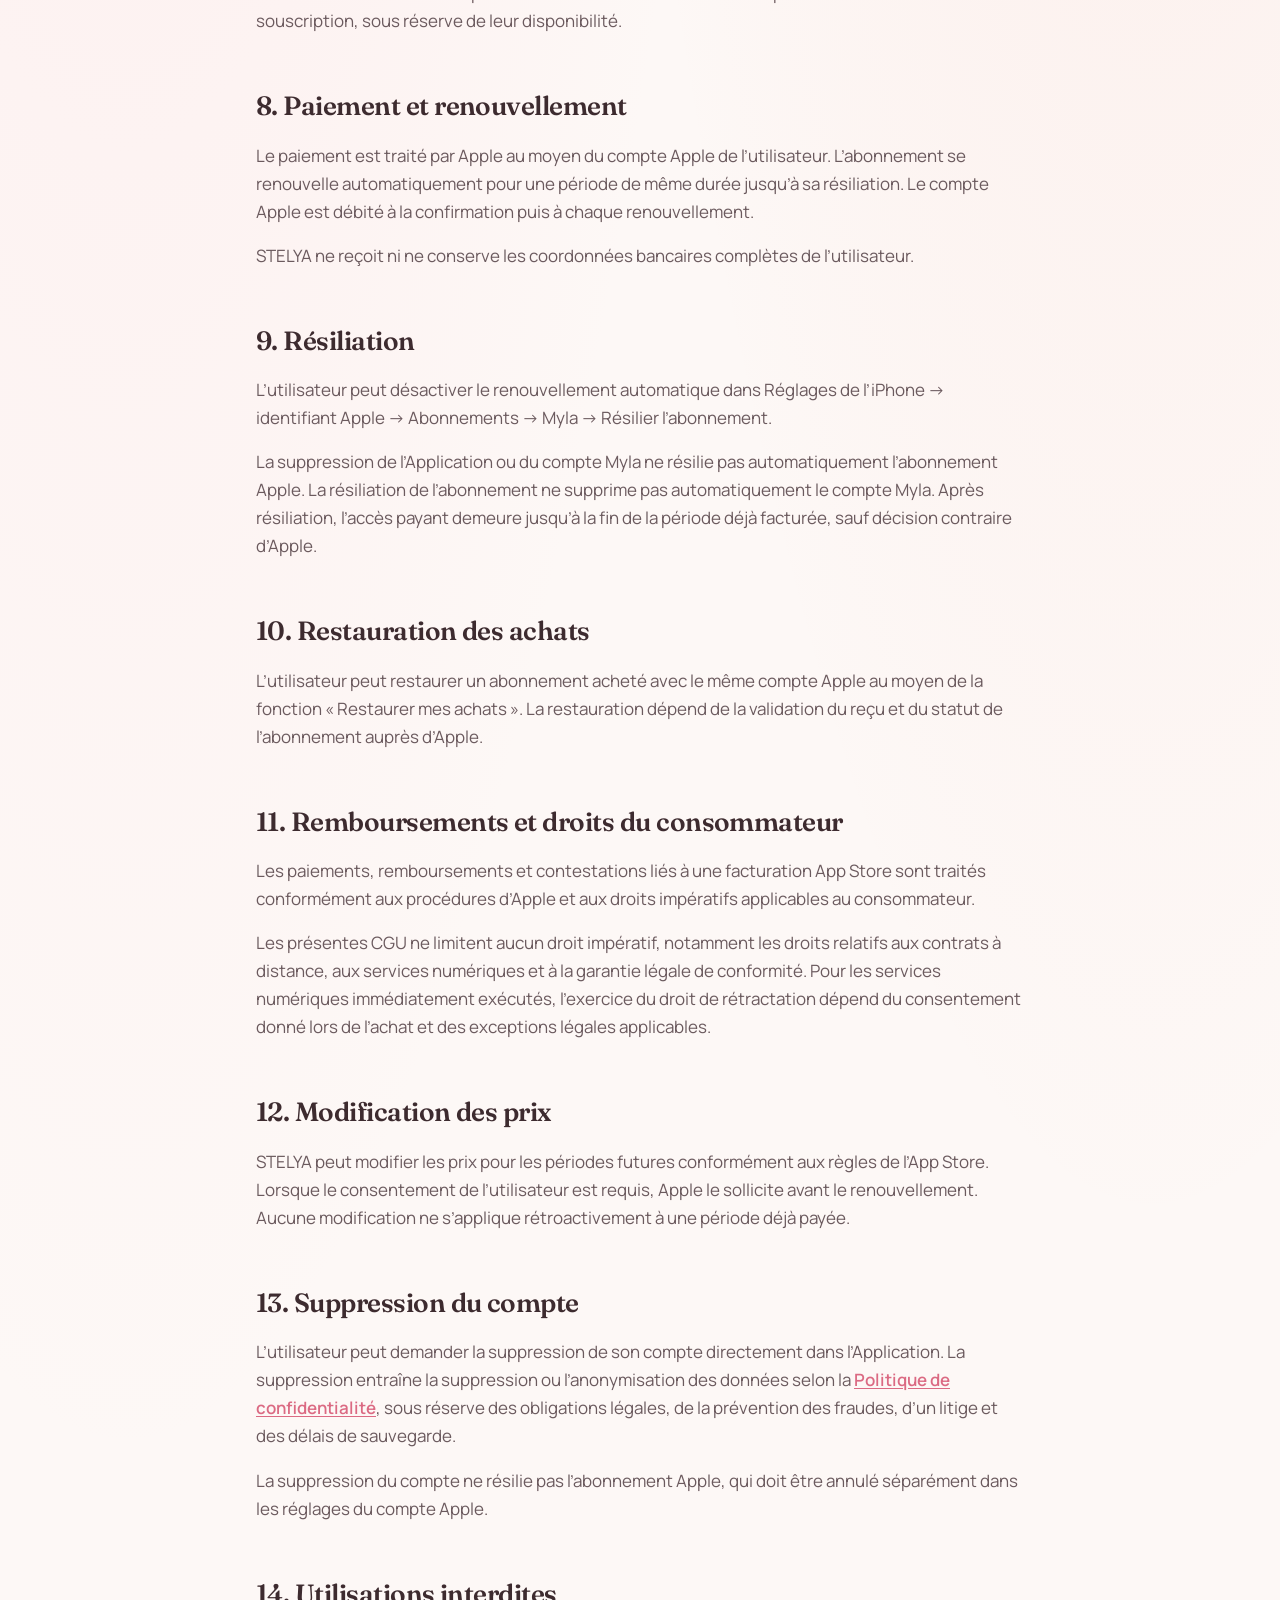
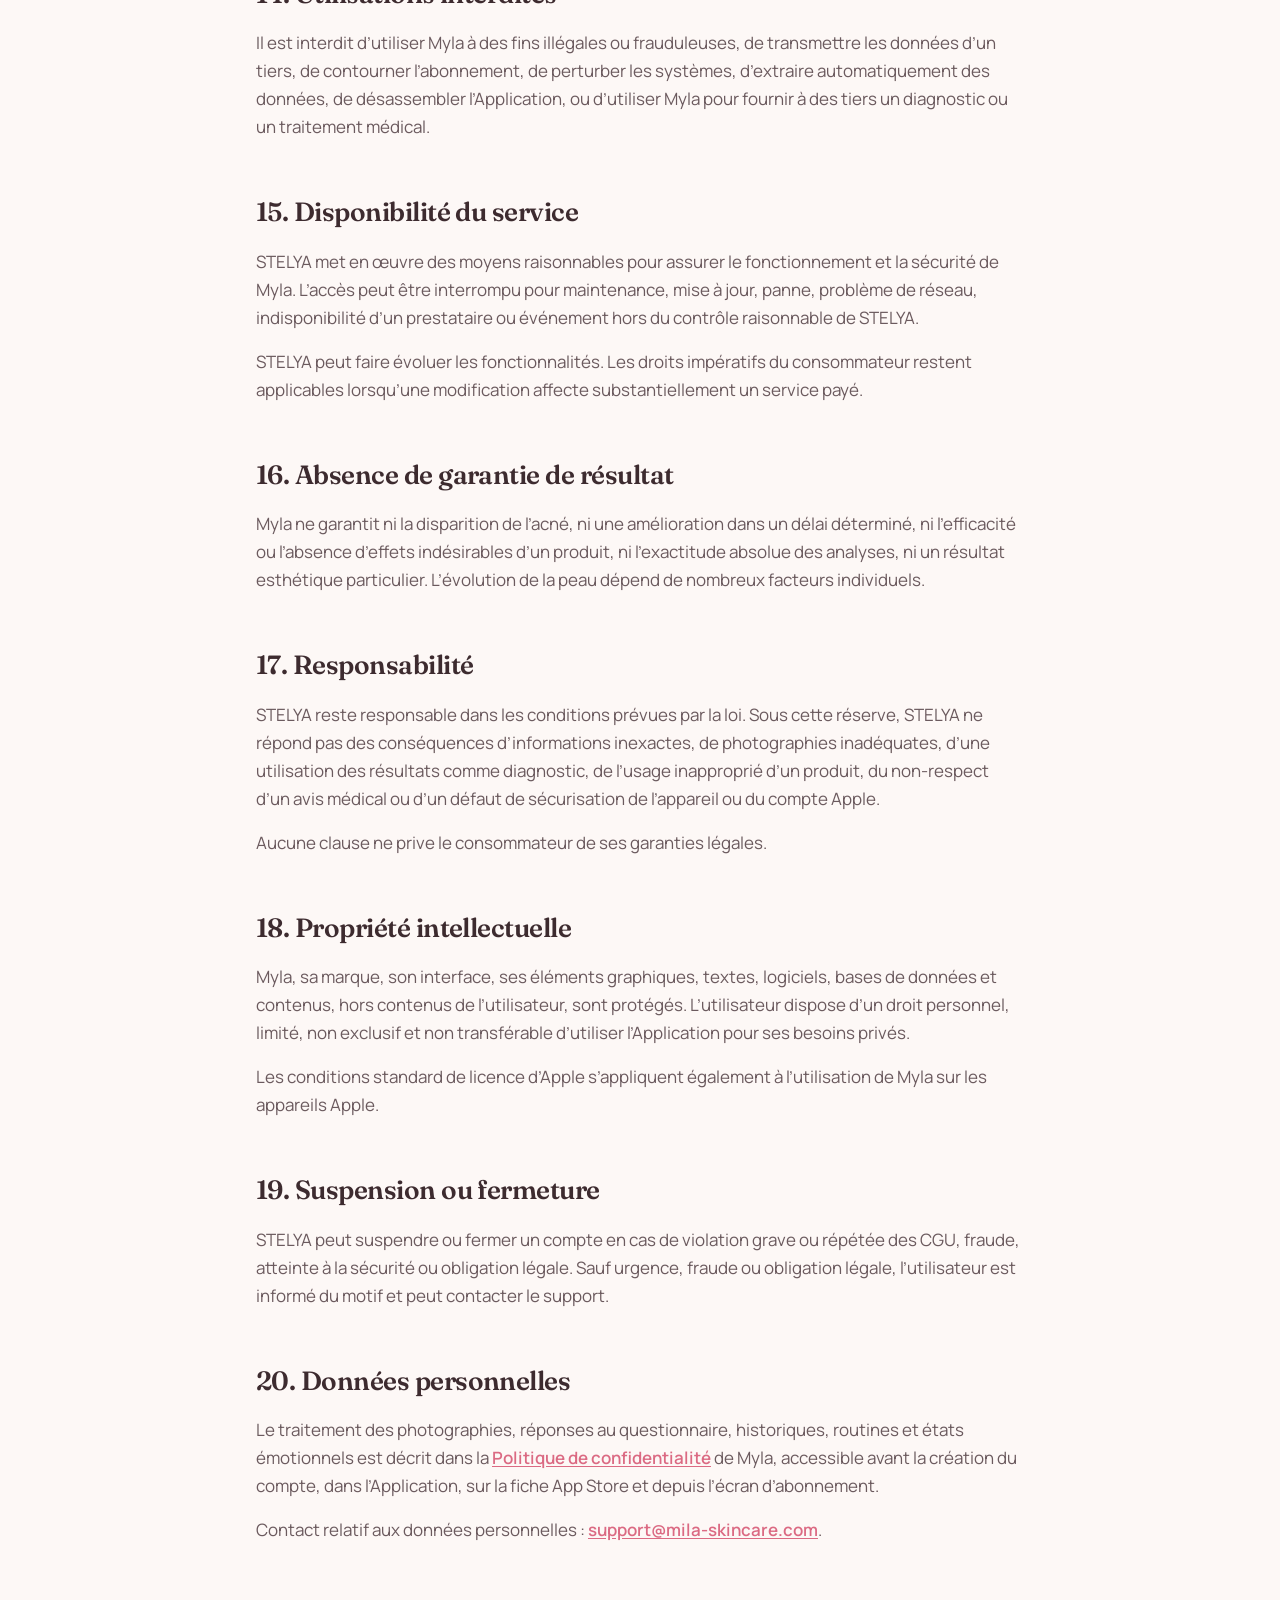
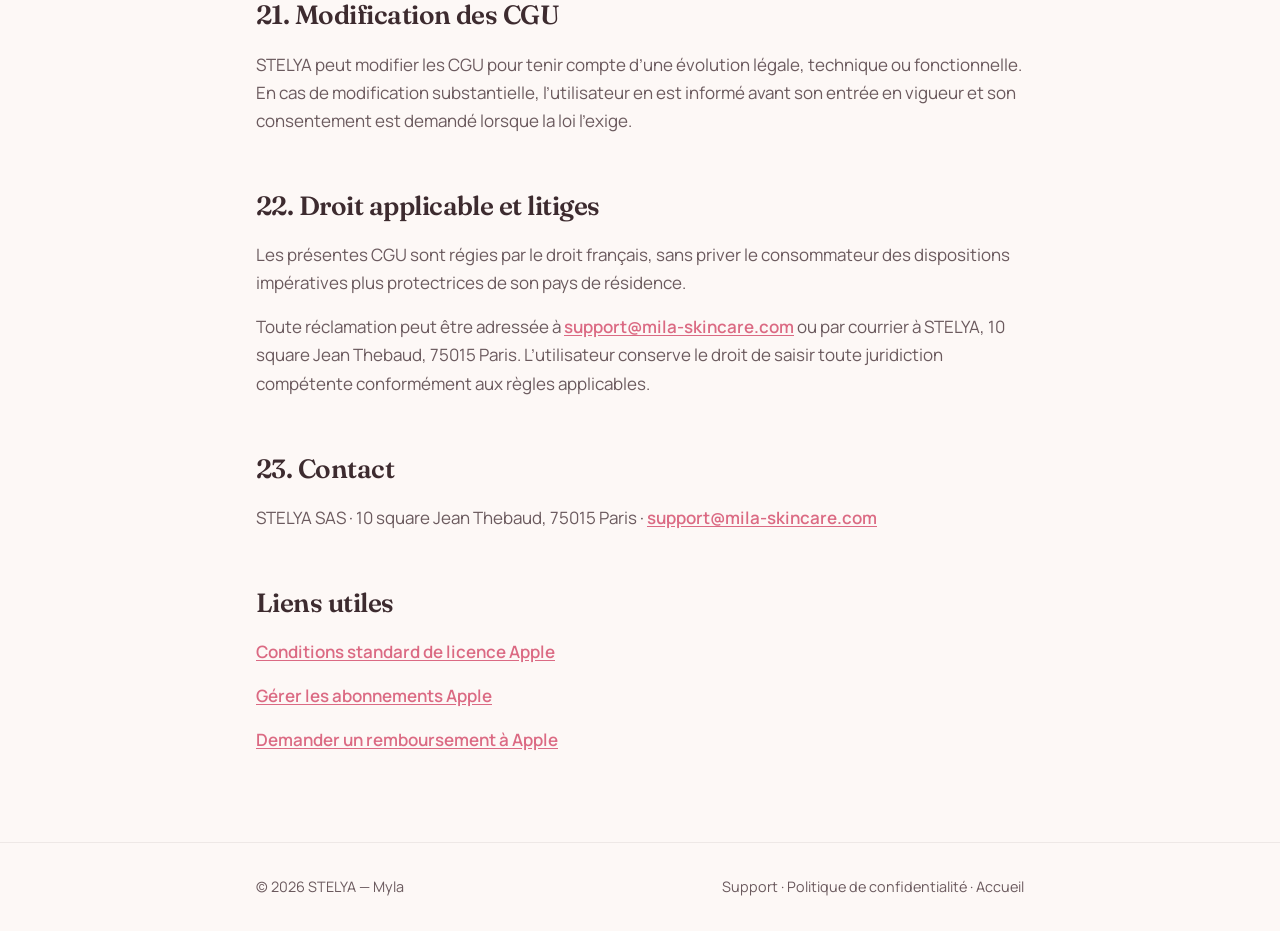
==== commit a6f7570f: "Keep support emails on mila-skincare.com. Brand name is Myla, but the contact address stays support@" ====
--- a/frontend/cgu.html
+++ b/frontend/cgu.html
@@ -60,7 +60,7 @@
         <noscript>
           <p>
             Activez JavaScript pour afficher les CGU complètes, ou contactez
-            <a href="mailto:support@myla-skincare.com">support@myla-skincare.com</a>.
+            <a href="mailto:support@mila-skincare.com">support@mila-skincare.com</a>.
           </p>
         </noscript>
       </article>
